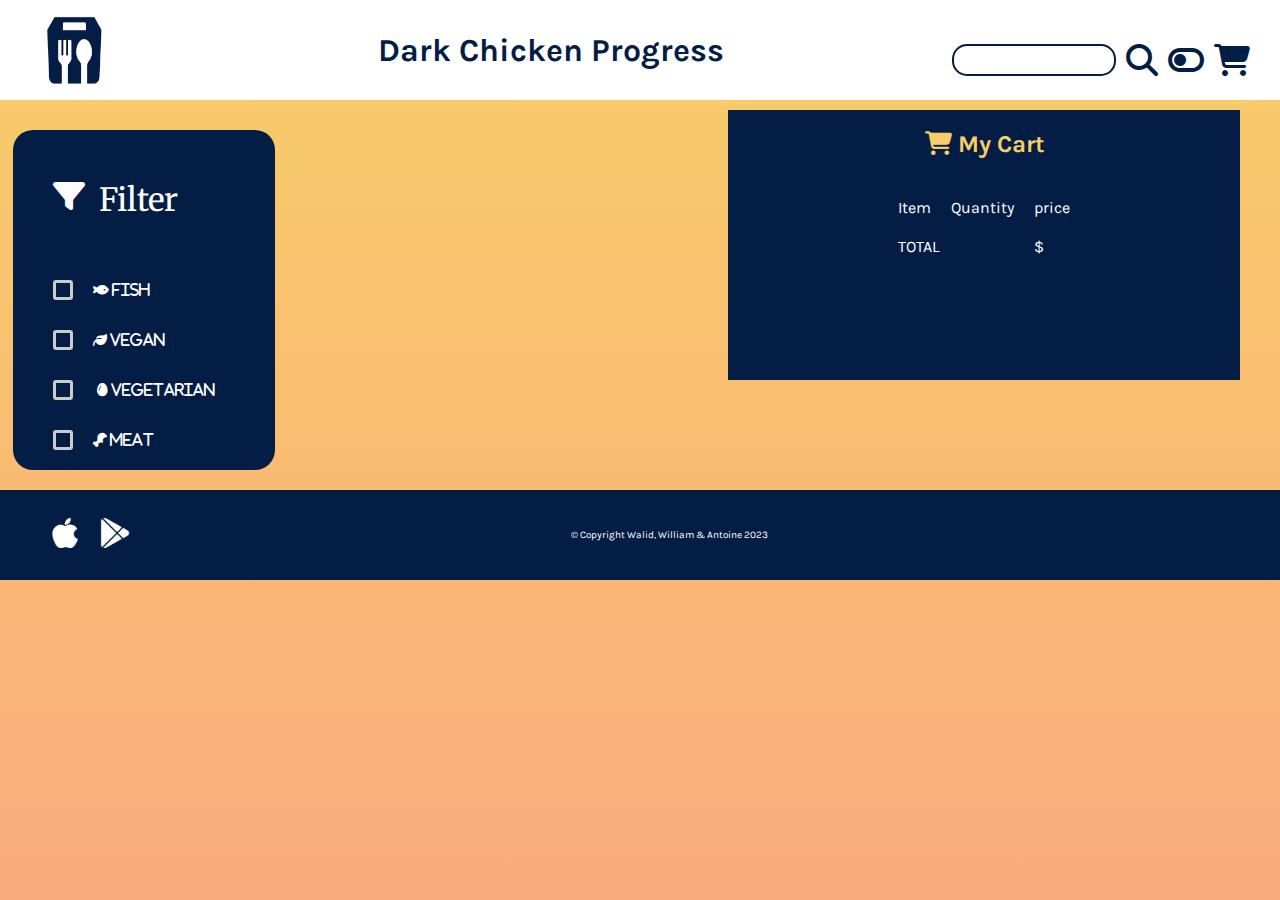
==== index.html @ e5a15232 "add cart view" ====
<!DOCTYPE html>
<html lang="en">
  <head>
    <meta charset="UTF-8" />
    <meta http-equiv="X-UA-Compatible" content="IE=edge" />
    <meta name="viewport" content="width=device-width, initial-scale=1.0" />
    <title>Dark Kitchen</title>
    <link
      rel="stylesheet"
      href="https://cdnjs.cloudflare.com/ajax/libs/font-awesome/6.4.0/css/all.min.css"
    />
    <link rel="stylesheet" href="style.css" />
    <link rel="preconnect" href="https://fonts.googleapis.com" />
    <link rel="preconnect" href="https://fonts.gstatic.com" crossorigin />
    <link
      href="https://fonts.googleapis.com/css2?family=Karla:ital,wght@0,200;0,300;0,400;0,500;0,600;0,700;0,800;1,200;1,300;1,400;1,500;1,600;1,700;1,800&family=Merriweather:ital,wght@0,300;0,400;0,700;0,900;1,300;1,400;1,700;1,900&display=swap"
      rel="stylesheet"
    />
  </head>
  <body>
    <div class="Header">
      <div class="Top-Top">
        <a>
          <img src="img/Logo.png" alt="Image Description" />
        </a>
        <h1>Dark Chicken Progress</h1>
        <div class="buttons">
          <input id="search" type="search" placeholder="" />
          <i class="fa-solid fa-magnifying-glass fa-2x"></i>
          <i class="fa-solid fa-toggle-off fa-2x"></i>
          <i class="fa-solid fa-cart-shopping fa-2x" id="open-cart"></i>
        </div>
      </div>
      <!-- <div class="Top-List">
            <ul>
                <li><img src="img/Liquor.png" alt=""> a</li>
                <li><img src="img/Vegetarien.png" alt=""> b</li>
                <li><img src="img/Liquor.png" alt=""> c</li>
                <li><img src="img/Liquor.png" alt=""> d</li>
                <li><img src="img/Liquor.png" alt=""> e</li>
                <li><img src="img/Liquor.png" alt=""> f</li>
            </ul>
        </div> -->
      <!-- <div class="Bio">
        <p>
          Dark Kitchen: Step into the realm of culinary enigmas where flavors
          merge with shadows and secrets are plated with seductive allure.
        </p>
      </div> -->
    </div>

    <div class="Main-Content">
      <aside>
        <!-- Add A button to show filters -->
        <div class="TopFilter">
          <div class="Filter">
            <i class="fa-solid fa-filter fa-2x"></i>
            <p class="fa-2x">&nbsp Filter</p>
          </div>

          <div class="Filters">
            <label class="checkbox-label">
              <input type="checkbox" class="checkbox-input" />
              <span class="checkbox-custom"></span>
              <i class="fa-solid fa-fish"> Fish</i>
            </label>
            <label class="checkbox-label">
              <input type="checkbox" class="checkbox-input" />
              <span class="checkbox-custom"></span>
              <i class="fa-solid fa-leaf"> Vegan</i>
            </label>
            <label class="checkbox-label">
              <input type="checkbox" class="checkbox-input" />
              <span class="checkbox-custom"></span>
              <p>&nbsp</p>
              <i class="fa-solid fa-egg"> Vegetarian</i>
            </label>
            <label class="checkbox-label">
              <input type="checkbox" class="checkbox-input" />
              <span class="checkbox-custom"></span>
              <i class="fa-solid fa-drumstick-bite"> Meat</i>
            </label>
          </div>
        </div>
      </aside>
      <section>
        <!-- show items from json file -->
        <div id="card-container"></div>
      </section>
    </div>

    <div id="shopAddition">
        <h2><i class="fa-solid fa-cart-shopping"></i> My Cart</h2>
        <table>
            <thead>
                <td>Item</td>
                <td>Quantity</td>
                <td>price</td>
            </thead>
            <tbody id="tbody">
                
            </tbody>
            <tfoot>
                <td colspan="2">TOTAL</td>
                <td>$ </td>
            </tfoot>
        </table>
    </div>

    <footer>
      <div class="Bottom-Content">
        <div class="App-Download">
          <!-- Add Some Weird IOS and Android buttons -->
          <div class="IOSDownload">
            <a href="https://www.apple.com/app-store/">
              <img src="img/Apple_white.png" alt="" />
            </a>
          </div>
          <div class="AndroidDownload">
            <a
              href="https://play.google.com/store/apps?hl=en&gl=US&pli=1%22%3E"
            >
              <img src="img/Android_white.png" alt="" />
            </a>
          </div>
        </div>
        <p>© Copyright Walid, William & Antoine 2023 </p>
      </div>
    </footer>

    <script src="script.mjs" type="module"></script>
  </body>
</html>
---- style.css ----
* {
  margin: 0;
  padding: 0;
  box-sizing: border-box;
  font-family: "Karla", sans-serif;
  font-family: "Merriweather", serif;
}

body {
    background: linear-gradient(
        to bottom,
        #f7ce68,
        #fbab7e
      );
  min-height: 100vh;
  background-repeat: no-repeat;
}

.card {
  width: 375px;
  height: 140px;
  background-color: #031d44;
  border-radius: 14px 0px 14px 0px;
  display: flex;
}

.info {
  width: 70%;
}

.content {
  width: 50%;
  display: flex;
  color: white;
  flex-direction: column;
  justify-content: space-between;
  padding: 5px;
}

.shortDesc {
  height: 100%;
  display: flex;
  flex-direction: row;
  justify-content: space-between;
}

.shortDesc h2 {
  font-family: "Karla", sans-serif;
  font-size: 14px;
  font-weight: bold;
}

.shortDesc p {
  font-family: "Merriweather", serif;
  font-size: 10px;
  font-weight: 100;
}
.shortDesc i {
  font-size: 14px;
}
.shop {
  font-family: "Karla", sans-serif;
  font-weight: 800;
  width: 25%;
  color: #f7ce68;
  display: flex;
  flex-direction: column;
  align-items: flex-end;
  justify-content: space-between;
  padding: 5px;
}
.quantity {
  display: flex;
  flex-direction: row;
  flex-wrap: nowrap;
  justify-content: center;
  font-family: "Karla", sans-serif;
}
.shop i:hover{
    color:#fbab7e
}
.minus {
  background-color: white;
  border: none;
  border-radius: 14px 0px 0px 14px;
}

.plus {
  background-color: white;
  border: none;
  border-radius: 0px 14px 14px 0px;
}
.quantity input {
  width: 30px;
  border: none;
  text-align: center;
}
input::-webkit-outer-spin-button,
input::-webkit-inner-spin-button {
  -webkit-appearance: none;
  margin: 0;
}

/* Firefox
input[type=number] {
  -moz-appearance: textfield;
} */

.cart-button {
  background: none;
  border: none;
  color: #f7ce68;
  padding-bottom: 10px;
}
a:visited {
  color: inherit;
}
.cart-button i {
  font-size: 20px;
}
.longDesc {
  visibility: hidden;
}

.Header {
  background-color: white;
  color: #031d44;
  position: fixed;
  width: 100vw;
}
.Header .Top-Top {
  display: flex;
  justify-content: space-between;
  align-items: center;
  background-color: white;
}
.Header .Top-Top h1 {
  font-family: "Karla", sans-serif;
}
.Header .Top-Top a img {
  height: 100px;
  width: 150px;
  float: left;
}

.Top-Top .buttons {
  display: flex;
  margin-top: 20px;
  margin-right: 20px;
  justify-content: space-around;
}
.Cart {
  margin-right: 10px;
  width: 60px;
  height: 40px;
  background-color: orange;
}
.Theme {
  margin-right: 10px;
  width: 60px;
  height: 40px;
  background-color: darkgray;
}
.Top-Top i {
  margin-right: 10px;
}

.Top-Top i:hover {
  color: #fbab7e;
}

.Top-Top #search {
  margin-right: 10px;
  border-radius: 15px;
  border: #031d44 solid 2px;
  font-family: "Karla", sans-serif;
  padding: 5px;
  font-weight: 600;
}

.Main-Content {
  display: flex;
  flex-wrap: nowrap;
  /* margin-top: 20px; */
}

.Main-Content aside {
  margin-left: 1%;
  margin-top: 130px;
}
.TopFilter {
  background-color: #031d44;
  width: 100%;
  border-radius: 20px;
  margin-right: 20px;
  padding: 20px;
}

.Main-Content aside .Filter {
  color: white;
  display: flex;
  justify-content: center;
  padding-top: 30px;
  padding-left: 20px;
  justify-content: flex-start;
}
.Main-Content .Filters {
  display: flex;
  flex-direction: column;
  color: white;
  align-items: flex-start;
  padding-top: 30px;
  padding-left: 20px;
}

.Filters i {
  font-size: 14px;
}

.checkbox-label {
  display: flex;
  align-items: center;
  justify-content: space-evenly;
  padding-top: 30px;
}

.checkbox-input {
  display: none;
}

.checkbox-custom {
  display: inline-block;
  width: 20px;
  height: 20px;
  border: 3px solid rgb(204, 204, 204);
  margin-right: 20px;
  border-radius: 3px;
  background-color: #031d44;
  cursor: pointer;
}

.checkbox-input:checked + .checkbox-custom:before {
  content: "\2713";
  font-family: "Font Awesome Solid";
  font-size: 20px;
  color: rgb(204, 204, 204);
  text-align: center;
  line-height: 12px;
}

aside label {
  margin-right: 20px;
}

/* .Main-Content section {
  float: right;
  width: 80%;
  margin-right: 1%;
} */

.Main-Content #card-container {
  list-style: none;
  width: 100%;
  align-items: space-evenly;
  display: flex;
  flex-wrap: wrap;
  gap: 20px;
  margin-left: 20px;
  margin-top: 130px;
}

/* .Bottom-Content{
    width: 100%;
    display: flex;
    float: -end;
} */

.Bottom-Content .App-Download {
  display: flex;
  flex-direction: row;
  justify-content: space-between;
  align-items: center;
  box-sizing: border-box;
  height: 50px;
}

.Bottom-Content .App-Download img {
  width: 30px;
  height: 30px;
  margin-right: 20px;
}

footer {
  background-color: #031d44;
  color: white;
  display: flex;
  justify-content: flex-start;
  margin-top: 20px;
  width: 100vw;
  height: 10vh;
}

footer p {
  font-size: 10px;
  font-family: "Karla", sans-serif;
}
.Bottom-Content {
  width: 60vw;
  display: flex;
  justify-content: space-between;
  align-items: center;
}
.Bottom-Content .App-Download {
  margin-left: 50px;
}

#shopAddition{
    position: fixed;
    top: 110px;
    background-color: #031d44;
    padding: 20px;
    color:white;
    min-width: 40vw;
    display: flex;
    /* margin: 0px 10vw 0px 10vw; */
    min-height: 30vh;
    flex-direction: column;
    align-items: center;
    right: 40px;
    z-index: 1;
}
#shopAddition h2{
    margin-bottom: 20px;
    font-family: "Karla", sans-serif;
    color: #f7ce68;
}
#shopAddition table{
    border-spacing: 20px;
}
#shopAddition input{
    width:50px;
    text-align: center;
    font-family: "Karla", sans-serif;
    border: none;
}
#shopAddition td{
    font-family: "Karla", sans-serif;
    /* display: flex; */
    /* justify-content: center; */
}

@media screen and (max-width: 450px) {
  .Main-Content {
    display: flex;
    flex-wrap: wrap;
  }

  aside {
    display: flex;
  }
  .TopFilter {
    width: 100vw;
    height: auto;
    margin: 0px;
  }
  .Top-Top h1 {
    font-size: 14px;
  }
  .Header {
    width: 100vw;
  }
  .Header .Top-Top a img {
    height: 60px;
    width: 80px;
  }
  .Top-Top i {
    margin-right: 10px;
    font-size: 14px;
  }
  .Top-Top input {
    width: 25vw;
  }
  .Main-Content aside {
    margin-top: 70px;
    width: 98vw;
  }
  .checkbox-label {
    padding-top: 10px;
  }
  .Main-Content aside .Filter {
    font-size: 10px;
    padding-top: 10px;
    padding-left: 10px;
  }
  .Main-Content .Filters {
    padding: 10px;
    display: flex;
    flex-wrap: wrap;
    flex-direction: row;
  }
  .Main-Content {
    display: flex;
    justify-content: center;
    margin: 0px;
    padding: 0px;
  }
  section {
    display: flex;
    justify-content: center;
  }
  .Main-Content section #card-container {
    display: flex;
    justify-content: center;
    margin: 25px 0px 25px 0px;
  }
}

/* @media screen and (max-width:1000px) {
    .Main-Content .card-container ul{
        list-style: none;
        width: 100%;
        margin: 4rem auto;
        display: grid;
        grid-template-columns: repeat(1, 1fr);
        gap: 1rem;
    }
    .Main-Content section{
        margin-top: 400px;
        width: 90%;
        margin-inline: 5%;
    
    }
    
    .Main-Content aside{
        width: 98%;
        height: 200px;
        margin-inline: 1%;
    }
    .Main-Content aside .TopFilter{
        background-color: #031D44;
        width: 100%;
        height: 400px;
        border-radius: 20px;
        display: flex;
        justify-content: center;
        margin-block: 20px;
    }
    .Main-Content  .Filters{
        display: flex;
        flex-direction: row;
        color: rgb(32, 23, 11);
        padding-top: 30px;
        padding-left: 40px;
    }
    .Filter{
        width: 90%;
    }
    .Filters {
        display: flex;
        justify-content: center;
        flex-direction: column;
        align-items: center;
        margin-top: 100px;
        margin-right: 300px;


        /* flex-wrap: wrap; */
/* }
      
    .checkbox-label {
        display: inline-block;
        margin-right: 40px;
        margin-bottom: 20px;
    }
              
    

}
@media screen and (min-width: 1001px) and (max-width: 1460px){
    .Main-Content .card-container ul{
        list-style: none;
        width: 100%;
        margin: 4rem auto;
        display: grid;
        grid-template-columns: repeat(2, 1fr);
        gap: 1rem;
    }
    .Main-Content section{
        margin-top: 400px;
        width: 90%;
        margin-inline: 5%;
    
    }

    .Main-Content aside{
        width: 98%;
        height: 200px;
        margin-inline: 1%;
    }
    .Main-Content aside .Filter{
        background-color: #031D44;
        width: 100%;
        height: 150px;
        border-radius: 20px;
        display: flex;
        justify-content: center;
        margin-block: 20px;
    }

    
} */
/* >>>>>>> origin/awaw */
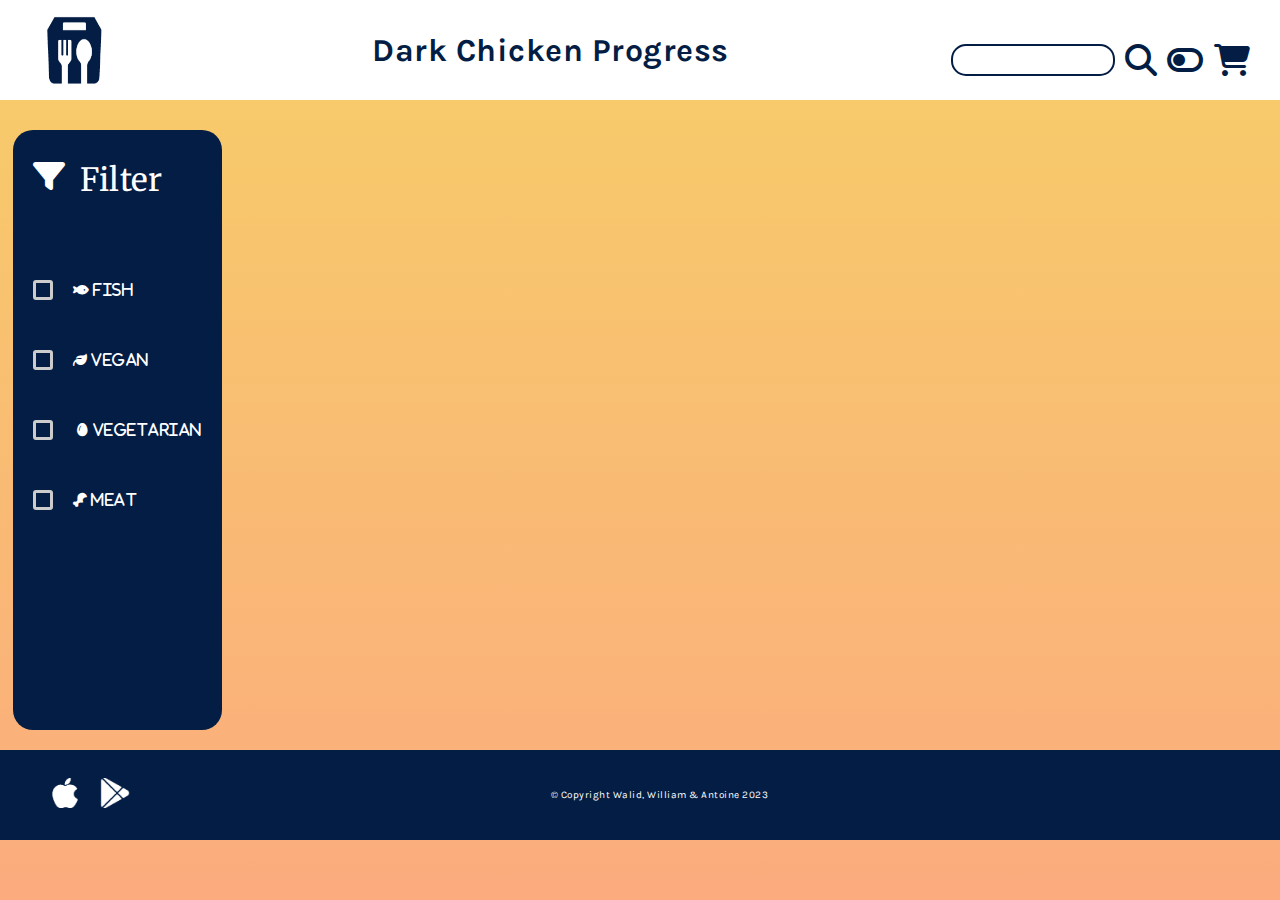
==== commit 89849346: "Added the dark mode" ====
--- a/index.html
+++ b/index.html
@@ -27,9 +27,27 @@
         <div class="buttons">
           <input id="search" type="search" placeholder="" />
           <i class="fa-solid fa-magnifying-glass fa-2x"></i>
-          <i class="fa-solid fa-toggle-off fa-2x"></i>
-          <i class="fa-solid fa-cart-shopping fa-2x" id="open-cart"></i>
+          <p id="dark-mode-toggle"><i id="toggle-icon" onclick="toggleIcon()" class="fa-solid fa-toggle-off fa-2x"></i></p>
+
+
+          <i class="fa-solid fa-cart-shopping fa-2x"></i>
+
+
         </div>
+        <script>
+            function toggleIcon() {
+                var icon = document.getElementById("toggle-icon");
+            
+                if (icon.classList.contains("fa-toggle-off")) {
+                icon.classList.remove("fa-toggle-off");
+                icon.classList.add("fa-toggle-on");
+                } else {
+                icon.classList.remove("fa-toggle-on");
+                icon.classList.add("fa-toggle-off");
+                }
+            }
+            
+          </script>
       </div>
       <!-- <div class="Top-List">
             <ul>
@@ -89,24 +107,6 @@
       </section>
     </div>
 
-    <div id="shopAddition">
-        <h2><i class="fa-solid fa-cart-shopping"></i> My Cart</h2>
-        <table>
-            <thead>
-                <td>Item</td>
-                <td>Quantity</td>
-                <td>price</td>
-            </thead>
-            <tbody id="tbody">
-                
-            </tbody>
-            <tfoot>
-                <td colspan="2">TOTAL</td>
-                <td>$ </td>
-            </tfoot>
-        </table>
-    </div>
-
     <footer>
       <div class="Bottom-Content">
         <div class="App-Download">
@@ -128,6 +128,6 @@
       </div>
     </footer>
 
-    <script src="script.mjs" type="module"></script>
+    <script src="script.js" type="module"></script>
   </body>
 </html>
--- a/style.css
+++ b/style.css
@@ -1,99 +1,123 @@
-* {
-  margin: 0;
-  padding: 0;
-  box-sizing: border-box;
-  font-family: "Karla", sans-serif;
-  font-family: "Merriweather", serif;
-}
-
-body {
-    background: linear-gradient(
-        to bottom,
-        #f7ce68,
-        #fbab7e
-      );
-  min-height: 100vh;
-  background-repeat: no-repeat;
-}
+*{    margin: 0;
+    padding: 0;
+    box-sizing: border-box;
+    text-transform: capitalize;
+    letter-spacing: .5px;
+    font-family: 'Karla', sans-serif;
+    font-family: 'Merriweather', serif;
+}
+/* <<<<<<< HEAD */
+    :root {
+        --background: linear-gradient(to bottom, #F7CE68, #FBAB7E); 
+        --text-color: #000;
+        --TopFilter-color : #031D44;
+        --Footer-color : #031D44;
+        --Card-color : #031D44;
+        --TopTop-color : white;
+    }
+    
+    
+    body {
+        background: var(--background);
+        color: var(--text-color);
+        transition: background 0.3s, color 0.3s;
+        min-height: 100vh;
+        background-repeat: no-repeat;  
+    }
+    
+    .dark-mode {
+      --background: #222; 
+      --text-color: #fff;
+      --TopFilter-color : #5a5a5a;
+      --Footer-color : #5a5a5a;
+      --Card-color : #5a5a5a;
+      --TopTop-color : #b8b8b8;
+
+    }
+
+
+/* body {
+background: linear-gradient(to bottom, #F7CE68, #FBAB7E);
+min-height: 100vh;
+background-repeat: no-repeat;
+} */
 
 .card {
-  width: 375px;
-  height: 140px;
-  background-color: #031d44;
-  border-radius: 14px 0px 14px 0px;
-  display: flex;
+    width: 375px;
+    height: 140px;
+    background-color: var(--Card-color);
+    border-radius: 14px 0px 14px 0px;
+    display: flex;
 }
 
 .info {
-  width: 70%;
-}
-
-.content {
-  width: 50%;
-  display: flex;
-  color: white;
-  flex-direction: column;
-  justify-content: space-between;
-  padding: 5px;
-}
-
-.shortDesc {
-  height: 100%;
-  display: flex;
-  flex-direction: row;
-  justify-content: space-between;
-}
-
-.shortDesc h2 {
-  font-family: "Karla", sans-serif;
-  font-size: 14px;
-  font-weight: bold;
-}
-
-.shortDesc p {
-  font-family: "Merriweather", serif;
-  font-size: 10px;
-  font-weight: 100;
-}
-.shortDesc i {
-  font-size: 14px;
-}
-.shop {
-  font-family: "Karla", sans-serif;
-  font-weight: 800;
-  width: 25%;
-  color: #f7ce68;
-  display: flex;
-  flex-direction: column;
-  align-items: flex-end;
-  justify-content: space-between;
-  padding: 5px;
-}
-.quantity {
-  display: flex;
-  flex-direction: row;
-  flex-wrap: nowrap;
-  justify-content: center;
-  font-family: "Karla", sans-serif;
-}
-.shop i:hover{
-    color:#fbab7e
-}
-.minus {
-  background-color: white;
-  border: none;
-  border-radius: 14px 0px 0px 14px;
-}
-
-.plus {
-  background-color: white;
-  border: none;
-  border-radius: 0px 14px 14px 0px;
-}
-.quantity input {
-  width: 30px;
-  border: none;
-  text-align: center;
+    width: 70%;
+}
+
+.content{
+    width: 50%;
+    display: flex;
+    color:white;
+    flex-direction: column;
+    justify-content: space-between;
+    padding: 5px;
+}
+
+.shortDesc{
+    height:100%;
+    display: flex;
+    flex-direction: row;
+    justify-content: space-between;
+}
+
+.shortDesc h2{
+    font-family: 'Karla', sans-serif;
+    font-size: 14px;
+    font-weight: bold;
+
+}
+
+.shortDesc p{
+    font-family: 'Merriweather', serif;
+    font-size: 10px;
+    font-weight: 100;
+}
+.shortDesc i{
+    font-size: 14px;
+}
+.shop{
+    font-family: 'Karla', sans-serif;
+    font-weight: 800;
+    width: 25%;
+    color: #F7CE68;
+    display: flex;
+    flex-direction: column;
+    align-items: flex-end;
+    justify-content: space-between;
+    padding: 5px;
+}
+.quantity{
+    display: flex;
+    flex-direction: row;
+    flex-wrap: nowrap;
+    justify-content: center;
+    font-family: 'Karla', sans-serif;
+}
+.minus{
+    background-color: white;
+    border: none;
+    border-radius: 14px 0px 0px 14px;
+}
+
+.plus{
+    background-color: white;
+    border: none;
+    border-radius: 0px 14px 14px 0px;
+}
+.quantity input{
+    width: 30px;
+    border: none;
+    text-align: center;
 }
 input::-webkit-outer-spin-button,
 input::-webkit-inner-spin-button {
@@ -106,167 +130,175 @@
   -moz-appearance: textfield;
 } */
 
-.cart-button {
-  background: none;
-  border: none;
-  color: #f7ce68;
-  padding-bottom: 10px;
-}
-a:visited {
-  color: inherit;
-}
-.cart-button i {
-  font-size: 20px;
+.cart-button{
+    background: none;
+    border : none;
+    color: #F7CE68;
+    padding-bottom: 10px;
+}
+a:visited{
+    color:inherit;
+}
+.cart-button i{
+    font-size: 20px;
 }
 .longDesc {
-  visibility: hidden;
-}
-
-.Header {
-  background-color: white;
-  color: #031d44;
-  position: fixed;
-  width: 100vw;
-}
-.Header .Top-Top {
-  display: flex;
-  justify-content: space-between;
-  align-items: center;
-  background-color: white;
-}
-.Header .Top-Top h1 {
-  font-family: "Karla", sans-serif;
-}
-.Header .Top-Top a img {
-  height: 100px;
-  width: 150px;
-  float: left;
-}
-
-.Top-Top .buttons {
-  display: flex;
-  margin-top: 20px;
-  margin-right: 20px;
-  justify-content: space-around;
-}
-.Cart {
-  margin-right: 10px;
-  width: 60px;
-  height: 40px;
-  background-color: orange;
-}
-.Theme {
-  margin-right: 10px;
-  width: 60px;
-  height: 40px;
-  background-color: darkgray;
-}
-.Top-Top i {
-  margin-right: 10px;
+    visibility: hidden;
+}
+
+.Header{
+    background-color: white;
+    color:#031D44;
+    position: fixed;
+    width: 100vw;
+
+}
+.Header .Top-Top{
+    display: flex;
+    justify-content: space-between;
+    align-items: center;
+    background-color: var(--TopTop-color);
+
+}
+.Header .Top-Top h1{
+    font-family: 'Karla', sans-serif;
+
+}
+.Header .Top-Top a img{
+    height: 100px;
+    width: 150px;
+    float: left;
+}
+
+.Top-Top .buttons{
+    display: flex;
+    margin-top: 20px;
+    margin-right: 20px;
+    justify-content: space-around;
+}
+.Cart{
+    margin-right: 10px;
+    width: 60px;
+    height: 40px;
+    background-color: orange;
+}
+.Theme{
+    margin-right: 10px;
+    width: 60px;
+    height: 40px;
+    background-color: darkgray;
+
+}
+.Top-Top i{
+    margin-right:10px;
 }
 
 .Top-Top i:hover {
-  color: #fbab7e;
+    color:#FBAB7E;
 }
 
 .Top-Top #search {
-  margin-right: 10px;
-  border-radius: 15px;
-  border: #031d44 solid 2px;
-  font-family: "Karla", sans-serif;
-  padding: 5px;
-  font-weight: 600;
-}
-
-.Main-Content {
-  display: flex;
-  flex-wrap: nowrap;
-  /* margin-top: 20px; */
-}
-
-.Main-Content aside {
-  margin-left: 1%;
-  margin-top: 130px;
-}
-.TopFilter {
-  background-color: #031d44;
-  width: 100%;
-  border-radius: 20px;
-  margin-right: 20px;
-  padding: 20px;
-}
-
-.Main-Content aside .Filter {
-  color: white;
-  display: flex;
-  justify-content: center;
-  padding-top: 30px;
-  padding-left: 20px;
-  justify-content: flex-start;
-}
-.Main-Content .Filters {
-  display: flex;
-  flex-direction: column;
-  color: white;
-  align-items: flex-start;
-  padding-top: 30px;
-  padding-left: 20px;
-}
-
-.Filters i {
-  font-size: 14px;
-}
+    margin-right: 10px;
+    border-radius: 15px;
+    border: #031D44 solid 2px;
+    font-family: 'Karla', sans-serif;
+    padding: 5px;
+    font-weight: 600;
+}
+
+.Main-Content{
+    display:flex;
+    flex-wrap: nowrap;
+    /* margin-top: 20px; */
+    
+}
+
+
+.Main-Content aside{
+    margin-left: 1%;
+    margin-top: 130px;
+}
+.TopFilter{
+    background-color: var(--TopFilter-color);
+    width: 100%;
+    height: 600px;
+    border-radius: 20px;
+    margin-right: 20px;
+}
+
+.Main-Content aside .Filter{
+    color: white;
+    display: flex;
+    justify-content: center;
+    padding-top: 30px;
+    padding-left: 20px;
+    justify-content: flex-start;
+}
+.Main-Content  .Filters{
+    display: flex;
+    flex-direction: column;
+    color: white;
+    align-items: flex-start;
+    padding-top: 30px;
+    padding-left: 20px;
+}
+
+.Filters i{
+    font-size: 14px;
+}
+
 
 .checkbox-label {
-  display: flex;
-  align-items: center;
-  justify-content: space-evenly;
-  padding-top: 30px;
-}
-
+    display: flex;
+    align-items: center;
+    justify-content: space-evenly;
+    padding-top: 50px;
+  }
+  
 .checkbox-input {
-  display: none;
+    display: none;
 }
 
 .checkbox-custom {
-  display: inline-block;
-  width: 20px;
-  height: 20px;
-  border: 3px solid rgb(204, 204, 204);
-  margin-right: 20px;
-  border-radius: 3px;
-  background-color: #031d44;
-  cursor: pointer;
+    display: inline-block;
+    width: 20px;
+    height: 20px;
+    border: 3px solid rgb(204, 204, 204);
+    margin-right: 20px;
+    border-radius: 3px;
+    background-color: #031D44;
+    cursor: pointer;
 }
 
 .checkbox-input:checked + .checkbox-custom:before {
-  content: "\2713";
-  font-family: "Font Awesome Solid";
-  font-size: 20px;
-  color: rgb(204, 204, 204);
-  text-align: center;
-  line-height: 12px;
-}
-
-aside label {
-  margin-right: 20px;
-}
-
-/* .Main-Content section {
-  float: right;
-  width: 80%;
-  margin-right: 1%;
-} */
-
-.Main-Content #card-container {
-  list-style: none;
-  width: 100%;
-  align-items: space-evenly;
-  display: flex;
-  flex-wrap: wrap;
-  gap: 20px;
-  margin-left: 20px;
-  margin-top: 130px;
+    content: "\2713";
+    font-family: "Font Awesome Solid";
+    font-size: 20px;
+    color: rgb(204, 204, 204);
+    text-align: center;
+    line-height: 12px;
+}
+  
+
+
+.Main-Content section{
+    float: right;
+    width: 80%;
+    margin-right: 1%;
+
+}
+
+    
+
+.Main-Content #card-container{
+    list-style: none;
+    width: 100%;
+    align-items: space-evenly;
+    display: flex;
+    flex-wrap: wrap;
+    gap: 20px;
+    margin-left: 20px;
+    margin-top: 130px;
 }
 
 /* .Bottom-Content{
@@ -275,145 +307,49 @@
     float: -end;
 } */
 
-.Bottom-Content .App-Download {
-  display: flex;
-  flex-direction: row;
-  justify-content: space-between;
-  align-items: center;
-  box-sizing: border-box;
-  height: 50px;
-}
-
-.Bottom-Content .App-Download img {
-  width: 30px;
-  height: 30px;
-  margin-right: 20px;
-}
-
-footer {
-  background-color: #031d44;
-  color: white;
-  display: flex;
-  justify-content: flex-start;
-  margin-top: 20px;
-  width: 100vw;
-  height: 10vh;
-}
-
-footer p {
-  font-size: 10px;
-  font-family: "Karla", sans-serif;
-}
-.Bottom-Content {
-  width: 60vw;
-  display: flex;
-  justify-content: space-between;
-  align-items: center;
-}
-.Bottom-Content .App-Download {
-  margin-left: 50px;
-}
-
-#shopAddition{
-    position: fixed;
-    top: 110px;
-    background-color: #031d44;
-    padding: 20px;
-    color:white;
-    min-width: 40vw;
-    display: flex;
-    /* margin: 0px 10vw 0px 10vw; */
-    min-height: 30vh;
-    flex-direction: column;
+.Bottom-Content .App-Download{
+    display: flex;
+    flex-direction: row;
+    justify-content: space-between;
     align-items: center;
-    right: 40px;
-    z-index: 1;
-}
-#shopAddition h2{
-    margin-bottom: 20px;
-    font-family: "Karla", sans-serif;
-    color: #f7ce68;
-}
-#shopAddition table{
-    border-spacing: 20px;
-}
-#shopAddition input{
-    width:50px;
-    text-align: center;
-    font-family: "Karla", sans-serif;
-    border: none;
-}
-#shopAddition td{
-    font-family: "Karla", sans-serif;
-    /* display: flex; */
-    /* justify-content: center; */
-}
-
-@media screen and (max-width: 450px) {
-  .Main-Content {
-    display: flex;
-    flex-wrap: wrap;
-  }
-
-  aside {
-    display: flex;
-  }
-  .TopFilter {
+    box-sizing: border-box;
+    height: 50px;
+}
+
+.Bottom-Content .App-Download img{
+    width: 30px;
+    height: 30px;
+    margin-right: 20px;
+}
+
+
+footer{
+    background-color:var(--Footer-color);
+    color: white;
+    display: flex;
+    justify-content: flex-start;
+    margin-top: 20px;
     width: 100vw;
-    height: auto;
-    margin: 0px;
-  }
-  .Top-Top h1 {
-    font-size: 14px;
-  }
-  .Header {
-    width: 100vw;
-  }
-  .Header .Top-Top a img {
-    height: 60px;
-    width: 80px;
-  }
-  .Top-Top i {
-    margin-right: 10px;
-    font-size: 14px;
-  }
-  .Top-Top input {
-    width: 25vw;
-  }
-  .Main-Content aside {
-    margin-top: 70px;
-    width: 98vw;
-  }
-  .checkbox-label {
-    padding-top: 10px;
-  }
-  .Main-Content aside .Filter {
+    height: 10vh;
+}
+
+footer p{
     font-size: 10px;
-    padding-top: 10px;
-    padding-left: 10px;
-  }
-  .Main-Content .Filters {
-    padding: 10px;
-    display: flex;
-    flex-wrap: wrap;
-    flex-direction: row;
-  }
-  .Main-Content {
-    display: flex;
-    justify-content: center;
-    margin: 0px;
-    padding: 0px;
-  }
-  section {
-    display: flex;
-    justify-content: center;
-  }
-  .Main-Content section #card-container {
-    display: flex;
-    justify-content: center;
-    margin: 25px 0px 25px 0px;
-  }
-}
+    font-family: 'Karla', sans-serif;
+}
+.Bottom-Content{
+    width: 60vw;
+    display: flex;
+    justify-content: space-between;
+    align-items: center;
+}
+.Bottom-Content .App-Download{
+    margin-left: 50px;
+}
+
+
+
+
 
 /* @media screen and (max-width:1000px) {
     .Main-Content .card-container ul{
@@ -465,7 +401,7 @@
 
 
         /* flex-wrap: wrap; */
-/* }
+    /* }
       
     .checkbox-label {
         display: inline-block;
@@ -509,4 +445,4 @@
 
     
 } */
-/* >>>>>>> origin/awaw */
+/* >>>>>>> origin/awaw */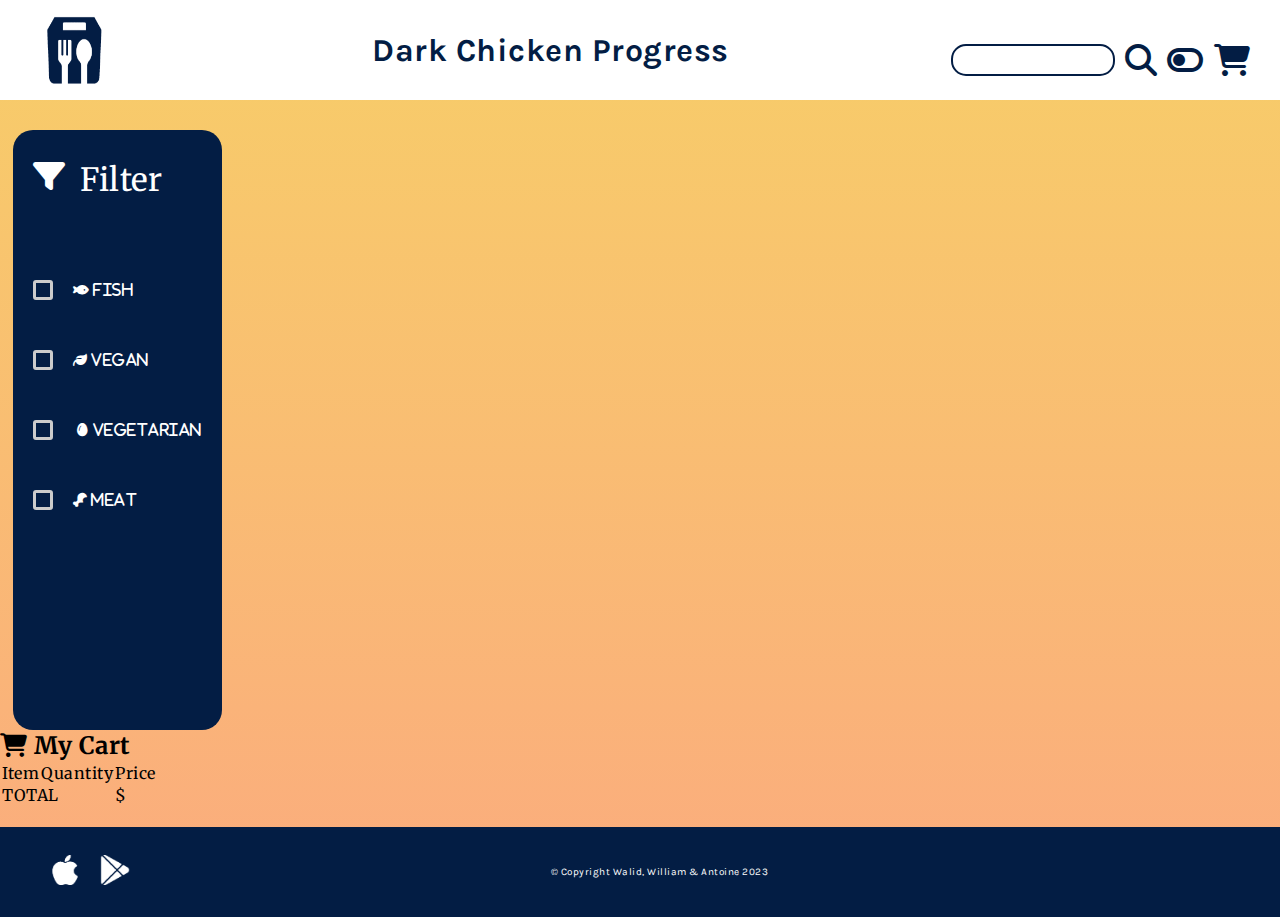
==== commit 701ac86d: "Refreshing individual price when adding or removing items from anywhere." ====
--- a/index.html
+++ b/index.html
@@ -27,27 +27,9 @@
         <div class="buttons">
           <input id="search" type="search" placeholder="" />
           <i class="fa-solid fa-magnifying-glass fa-2x"></i>
-          <p id="dark-mode-toggle"><i id="toggle-icon" onclick="toggleIcon()" class="fa-solid fa-toggle-off fa-2x"></i></p>
-
-
+          <i class="fa-solid fa-toggle-off fa-2x"></i>
           <i class="fa-solid fa-cart-shopping fa-2x"></i>
-
-
         </div>
-        <script>
-            function toggleIcon() {
-                var icon = document.getElementById("toggle-icon");
-            
-                if (icon.classList.contains("fa-toggle-off")) {
-                icon.classList.remove("fa-toggle-off");
-                icon.classList.add("fa-toggle-on");
-                } else {
-                icon.classList.remove("fa-toggle-on");
-                icon.classList.add("fa-toggle-off");
-                }
-            }
-            
-          </script>
       </div>
       <!-- <div class="Top-List">
             <ul>
@@ -107,6 +89,24 @@
       </section>
     </div>
 
+    <div id="shopAddition">
+        <h2><i class="fa-solid fa-cart-shopping"></i> My Cart</h2>
+        <table>
+            <thead>
+                <td>Item</td>
+                <td>Quantity</td>
+                <td>price</td>
+            </thead>
+            <tbody id="tbody">
+                
+            </tbody>
+            <tfoot>
+                <td colspan="2">TOTAL</td>
+                <td id = "totalPrice">$ </td>
+            </tfoot>
+        </table>
+    </div>
+
     <footer>
       <div class="Bottom-Content">
         <div class="App-Download">
@@ -128,6 +128,6 @@
       </div>
     </footer>
 
-    <script src="script.js" type="module"></script>
+    <script src="script.mjs" type="module"></script>
   </body>
 </html>
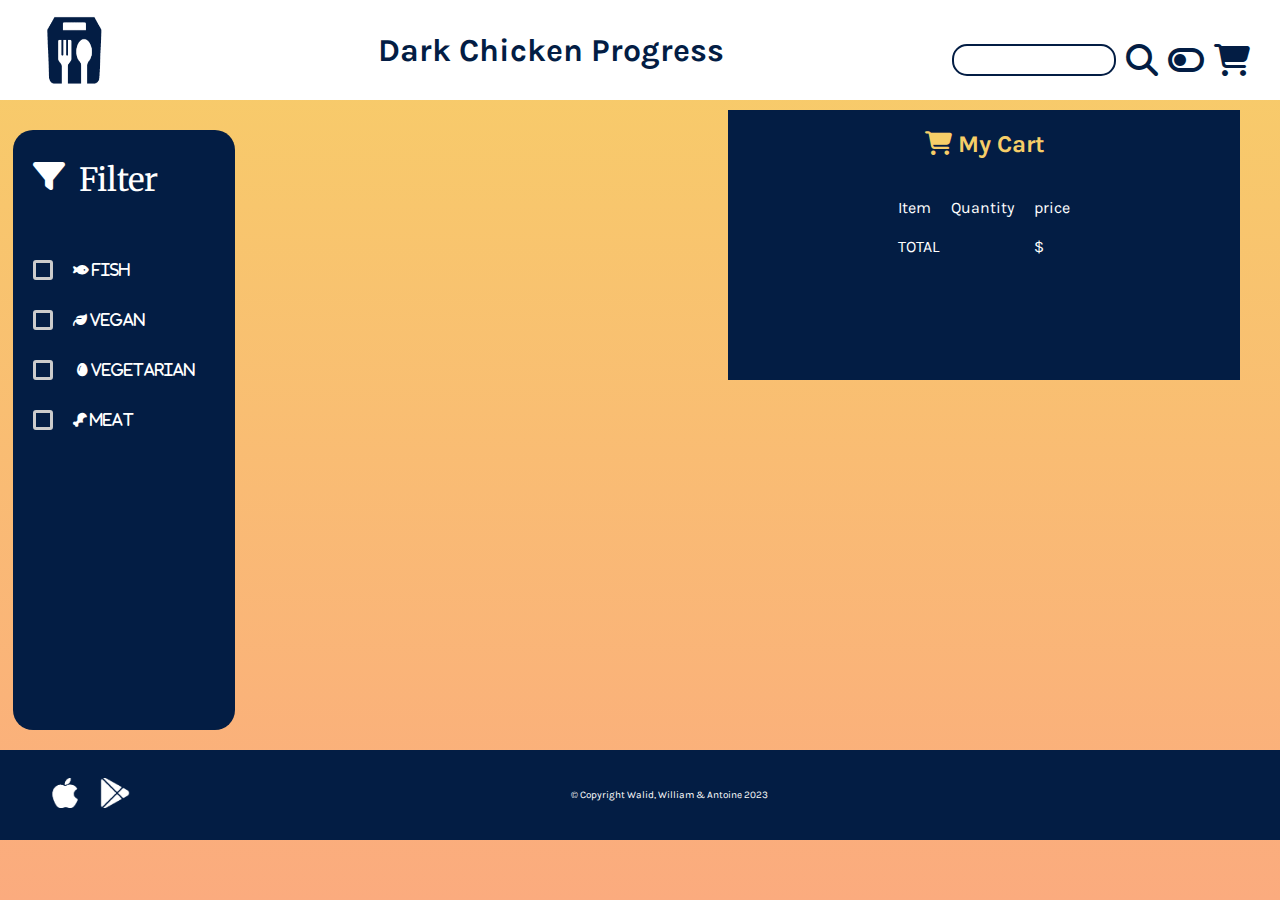
==== commit 194ba331: "resolve conflicts and add dark mode" ====
--- a/index.html
+++ b/index.html
@@ -27,9 +27,23 @@
         <div class="buttons">
           <input id="search" type="search" placeholder="" />
           <i class="fa-solid fa-magnifying-glass fa-2x"></i>
-          <i class="fa-solid fa-toggle-off fa-2x"></i>
-          <i class="fa-solid fa-cart-shopping fa-2x"></i>
+          <p id="dark-mode-toggle"><i id="toggle-icon" onclick="toggleIcon()" class="fa-solid fa-toggle-off fa-2x"></i></p>
+          <i class="fa-solid fa-cart-shopping fa-2x" id="open-cart"></i>
         </div>
+        <script>
+            function toggleIcon() {
+                var icon = document.getElementById("toggle-icon");
+            
+                if (icon.classList.contains("fa-toggle-off")) {
+                icon.classList.remove("fa-toggle-off");
+                icon.classList.add("fa-toggle-on");
+                } else {
+                icon.classList.remove("fa-toggle-on");
+                icon.classList.add("fa-toggle-off");
+                }
+            }
+            
+          </script>
       </div>
       <!-- <div class="Top-List">
             <ul>
@@ -102,7 +116,7 @@
             </tbody>
             <tfoot>
                 <td colspan="2">TOTAL</td>
-                <td id = "totalPrice">$ </td>
+                <td>$ </td>
             </tfoot>
         </table>
     </div>
@@ -128,6 +142,6 @@
       </div>
     </footer>
 
-    <script src="script.mjs" type="module"></script>
+    <script src="script.js" type="module"></script>
   </body>
 </html>
--- a/style.css
+++ b/style.css
@@ -1,40 +1,36 @@
-*{    margin: 0;
-    padding: 0;
-    box-sizing: border-box;
-    text-transform: capitalize;
-    letter-spacing: .5px;
-    font-family: 'Karla', sans-serif;
-    font-family: 'Merriweather', serif;
+* {
+  margin: 0;
+  padding: 0;
+  box-sizing: border-box;
+  font-family: "Karla", sans-serif;
+  font-family: "Merriweather", serif;
 }
 /* <<<<<<< HEAD */
-    :root {
-        --background: linear-gradient(to bottom, #F7CE68, #FBAB7E); 
-        --text-color: #000;
-        --TopFilter-color : #031D44;
-        --Footer-color : #031D44;
-        --Card-color : #031D44;
-        --TopTop-color : white;
-    }
-    
-    
-    body {
-        background: var(--background);
-        color: var(--text-color);
-        transition: background 0.3s, color 0.3s;
-        min-height: 100vh;
-        background-repeat: no-repeat;  
-    }
-    
-    .dark-mode {
-      --background: #222; 
-      --text-color: #fff;
-      --TopFilter-color : #5a5a5a;
-      --Footer-color : #5a5a5a;
-      --Card-color : #5a5a5a;
-      --TopTop-color : #b8b8b8;
-
-    }
-
+:root {
+  --background: linear-gradient(to bottom, #f7ce68, #fbab7e);
+  --text-color: #000;
+  --TopFilter-color: #031d44;
+  --Footer-color: #031d44;
+  --Card-color: #031d44;
+  --TopTop-color: white;
+}
+
+body {
+  background: var(--background);
+  color: var(--text-color);
+  transition: background 0.3s, color 0.3s;
+  min-height: 100vh;
+  background-repeat: no-repeat;
+}
+
+.dark-mode {
+  --background: #222;
+  --text-color: #fff;
+  --TopFilter-color: #5a5a5a;
+  --Footer-color: #5a5a5a;
+  --Card-color: #5a5a5a;
+  --TopTop-color: #b8b8b8;
+}
 
 /* body {
 background: linear-gradient(to bottom, #F7CE68, #FBAB7E);
@@ -43,81 +39,83 @@
 } */
 
 .card {
-    width: 375px;
-    height: 140px;
-    background-color: var(--Card-color);
-    border-radius: 14px 0px 14px 0px;
-    display: flex;
+  width: 375px;
+  height: 140px;
+  background-color: var(--Card-color);
+  border-radius: 14px 0px 14px 0px;
+  display: flex;
 }
 
 .info {
-    width: 70%;
-}
-
-.content{
-    width: 50%;
-    display: flex;
-    color:white;
-    flex-direction: column;
-    justify-content: space-between;
-    padding: 5px;
-}
-
-.shortDesc{
-    height:100%;
-    display: flex;
-    flex-direction: row;
-    justify-content: space-between;
-}
-
-.shortDesc h2{
-    font-family: 'Karla', sans-serif;
-    font-size: 14px;
-    font-weight: bold;
-
-}
-
-.shortDesc p{
-    font-family: 'Merriweather', serif;
-    font-size: 10px;
-    font-weight: 100;
-}
-.shortDesc i{
-    font-size: 14px;
-}
-.shop{
-    font-family: 'Karla', sans-serif;
-    font-weight: 800;
-    width: 25%;
-    color: #F7CE68;
-    display: flex;
-    flex-direction: column;
-    align-items: flex-end;
-    justify-content: space-between;
-    padding: 5px;
-}
-.quantity{
-    display: flex;
-    flex-direction: row;
-    flex-wrap: nowrap;
-    justify-content: center;
-    font-family: 'Karla', sans-serif;
-}
-.minus{
-    background-color: white;
-    border: none;
-    border-radius: 14px 0px 0px 14px;
-}
-
-.plus{
-    background-color: white;
-    border: none;
-    border-radius: 0px 14px 14px 0px;
-}
-.quantity input{
-    width: 30px;
-    border: none;
-    text-align: center;
+  width: 70%;
+}
+
+.content {
+  width: 50%;
+  display: flex;
+  color: white;
+  flex-direction: column;
+  justify-content: space-between;
+  padding: 5px;
+}
+
+.shortDesc {
+  height: 100%;
+  display: flex;
+  flex-direction: row;
+  justify-content: space-between;
+}
+
+.shortDesc h2 {
+  font-family: "Karla", sans-serif;
+  font-size: 14px;
+  font-weight: bold;
+}
+
+.shortDesc p {
+  font-family: "Merriweather", serif;
+  font-size: 10px;
+  font-weight: 100;
+}
+.shortDesc i {
+  font-size: 14px;
+}
+.shop {
+  font-family: "Karla", sans-serif;
+  font-weight: 800;
+  width: 25%;
+  color: #f7ce68;
+  display: flex;
+  flex-direction: column;
+  align-items: flex-end;
+  justify-content: space-between;
+  padding: 5px;
+}
+.quantity {
+  display: flex;
+  flex-direction: row;
+  flex-wrap: nowrap;
+  justify-content: center;
+  font-family: "Karla", sans-serif;
+}
+.shop i:hover {
+  color: #fbab7e;
+}
+.minus {
+  background-color: white;
+  border: none;
+  border-radius: 14px 0px 0px 14px;
+}
+
+.plus {
+  background-color: white;
+  border: none;
+  border-radius: 0px 14px 14px 0px;
+}
+.quantity input {
+  width: 30px;
+  border: none;
+  text-align: center;
 }
 input::-webkit-outer-spin-button,
 input::-webkit-inner-spin-button {
@@ -130,175 +128,167 @@
   -moz-appearance: textfield;
 } */
 
-.cart-button{
-    background: none;
-    border : none;
-    color: #F7CE68;
-    padding-bottom: 10px;
-}
-a:visited{
-    color:inherit;
-}
-.cart-button i{
-    font-size: 20px;
+.cart-button {
+  background: none;
+  border: none;
+  color: #f7ce68;
+  padding-bottom: 10px;
+}
+a:visited {
+  color: inherit;
+}
+.cart-button i {
+  font-size: 20px;
 }
 .longDesc {
-    visibility: hidden;
-}
-
-.Header{
-    background-color: white;
-    color:#031D44;
-    position: fixed;
-    width: 100vw;
-
-}
-.Header .Top-Top{
-    display: flex;
-    justify-content: space-between;
-    align-items: center;
-    background-color: var(--TopTop-color);
-
-}
-.Header .Top-Top h1{
-    font-family: 'Karla', sans-serif;
-
-}
-.Header .Top-Top a img{
-    height: 100px;
-    width: 150px;
-    float: left;
-}
-
-.Top-Top .buttons{
-    display: flex;
-    margin-top: 20px;
-    margin-right: 20px;
-    justify-content: space-around;
-}
-.Cart{
-    margin-right: 10px;
-    width: 60px;
-    height: 40px;
-    background-color: orange;
-}
-.Theme{
-    margin-right: 10px;
-    width: 60px;
-    height: 40px;
-    background-color: darkgray;
-
-}
-.Top-Top i{
-    margin-right:10px;
+  visibility: hidden;
+}
+
+.Header {
+  background-color: white;
+  color: #031d44;
+  position: fixed;
+  width: 100vw;
+}
+.Header .Top-Top {
+  display: flex;
+  justify-content: space-between;
+  align-items: center;
+  background-color: var(--TopTop-color);
+}
+.Header .Top-Top h1 {
+  font-family: "Karla", sans-serif;
+}
+.Header .Top-Top a img {
+  height: 100px;
+  width: 150px;
+  float: left;
+}
+
+.Top-Top .buttons {
+  display: flex;
+  margin-top: 20px;
+  margin-right: 20px;
+  justify-content: space-around;
+}
+.Cart {
+  margin-right: 10px;
+  width: 60px;
+  height: 40px;
+  background-color: orange;
+}
+.Theme {
+  margin-right: 10px;
+  width: 60px;
+  height: 40px;
+  background-color: darkgray;
+}
+.Top-Top i {
+  margin-right: 10px;
 }
 
 .Top-Top i:hover {
-    color:#FBAB7E;
+  color: #fbab7e;
 }
 
 .Top-Top #search {
-    margin-right: 10px;
-    border-radius: 15px;
-    border: #031D44 solid 2px;
-    font-family: 'Karla', sans-serif;
-    padding: 5px;
-    font-weight: 600;
-}
-
-.Main-Content{
-    display:flex;
-    flex-wrap: nowrap;
-    /* margin-top: 20px; */
-    
-}
-
-
-.Main-Content aside{
-    margin-left: 1%;
-    margin-top: 130px;
-}
-.TopFilter{
-    background-color: var(--TopFilter-color);
-    width: 100%;
-    height: 600px;
-    border-radius: 20px;
-    margin-right: 20px;
-}
-
-.Main-Content aside .Filter{
-    color: white;
-    display: flex;
-    justify-content: center;
-    padding-top: 30px;
-    padding-left: 20px;
-    justify-content: flex-start;
-}
-.Main-Content  .Filters{
-    display: flex;
-    flex-direction: column;
-    color: white;
-    align-items: flex-start;
-    padding-top: 30px;
-    padding-left: 20px;
-}
-
-.Filters i{
-    font-size: 14px;
-}
-
+  margin-right: 10px;
+  border-radius: 15px;
+  border: #031d44 solid 2px;
+  font-family: "Karla", sans-serif;
+  padding: 5px;
+  font-weight: 600;
+}
+
+.Main-Content {
+  display: flex;
+  flex-wrap: nowrap;
+  /* margin-top: 20px; */
+}
+
+.Main-Content aside {
+  margin-left: 1%;
+  margin-top: 130px;
+}
+.TopFilter {
+  background-color: var(--TopFilter-color);
+  width: 100%;
+  height: 600px;
+  border-radius: 20px;
+  margin-right: 20px;
+}
+
+.Main-Content aside .Filter {
+  color: white;
+  display: flex;
+  justify-content: center;
+  padding-top: 30px;
+  padding-left: 20px;
+  justify-content: flex-start;
+}
+.Main-Content .Filters {
+  display: flex;
+  flex-direction: column;
+  color: white;
+  align-items: flex-start;
+  padding-top: 30px;
+  padding-left: 20px;
+}
+
+.Filters i {
+  font-size: 14px;
+}
 
 .checkbox-label {
-    display: flex;
-    align-items: center;
-    justify-content: space-evenly;
-    padding-top: 50px;
-  }
-  
+  display: flex;
+  align-items: center;
+  justify-content: space-evenly;
+  padding-top: 30px;
+}
+
 .checkbox-input {
-    display: none;
+  display: none;
 }
 
 .checkbox-custom {
-    display: inline-block;
-    width: 20px;
-    height: 20px;
-    border: 3px solid rgb(204, 204, 204);
-    margin-right: 20px;
-    border-radius: 3px;
-    background-color: #031D44;
-    cursor: pointer;
+  display: inline-block;
+  width: 20px;
+  height: 20px;
+  border: 3px solid rgb(204, 204, 204);
+  margin-right: 20px;
+  border-radius: 3px;
+  background-color: #031d44;
+  cursor: pointer;
 }
 
 .checkbox-input:checked + .checkbox-custom:before {
-    content: "\2713";
-    font-family: "Font Awesome Solid";
-    font-size: 20px;
-    color: rgb(204, 204, 204);
-    text-align: center;
-    line-height: 12px;
-}
-  
-
-
-.Main-Content section{
-    float: right;
-    width: 80%;
-    margin-right: 1%;
-
-}
-
-    
-
-.Main-Content #card-container{
-    list-style: none;
-    width: 100%;
-    align-items: space-evenly;
-    display: flex;
-    flex-wrap: wrap;
-    gap: 20px;
-    margin-left: 20px;
-    margin-top: 130px;
+  content: "\2713";
+  font-family: "Font Awesome Solid";
+  font-size: 20px;
+  color: rgb(204, 204, 204);
+  text-align: center;
+  line-height: 12px;
+}
+
+aside label {
+  margin-right: 20px;
+}
+
+/* .Main-Content section {
+  float: right;
+  width: 80%;
+  margin-right: 1%;
+} */
+
+.Main-Content #card-container {
+  list-style: none;
+  width: 100%;
+  align-items: space-evenly;
+  display: flex;
+  flex-wrap: wrap;
+  gap: 20px;
+  margin-left: 20px;
+  margin-top: 130px;
 }
 
 /* .Bottom-Content{
@@ -307,49 +297,145 @@
     float: -end;
 } */
 
-.Bottom-Content .App-Download{
-    display: flex;
+.Bottom-Content .App-Download {
+  display: flex;
+  flex-direction: row;
+  justify-content: space-between;
+  align-items: center;
+  box-sizing: border-box;
+  height: 50px;
+}
+
+.Bottom-Content .App-Download img {
+  width: 30px;
+  height: 30px;
+  margin-right: 20px;
+}
+
+footer {
+  background-color: var(--Footer-color);
+  color: white;
+  display: flex;
+  justify-content: flex-start;
+  margin-top: 20px;
+  width: 100vw;
+  height: 10vh;
+}
+
+footer p {
+  font-size: 10px;
+  font-family: "Karla", sans-serif;
+}
+.Bottom-Content {
+  width: 60vw;
+  display: flex;
+  justify-content: space-between;
+  align-items: center;
+}
+.Bottom-Content .App-Download {
+  margin-left: 50px;
+}
+
+#shopAddition {
+  position: fixed;
+  top: 110px;
+  background-color: #031d44;
+  padding: 20px;
+  color: white;
+  min-width: 40vw;
+  display: flex;
+  /* margin: 0px 10vw 0px 10vw; */
+  min-height: 30vh;
+  flex-direction: column;
+  align-items: center;
+  right: 40px;
+  z-index: 1;
+}
+#shopAddition h2 {
+  margin-bottom: 20px;
+  font-family: "Karla", sans-serif;
+  color: #f7ce68;
+}
+#shopAddition table {
+  border-spacing: 20px;
+}
+#shopAddition input {
+  width: 50px;
+  text-align: center;
+  font-family: "Karla", sans-serif;
+  border: none;
+}
+#shopAddition td {
+  font-family: "Karla", sans-serif;
+  /* display: flex; */
+  /* justify-content: center; */
+}
+
+@media screen and (max-width: 450px) {
+  .Main-Content {
+    display: flex;
+    flex-wrap: wrap;
+  }
+
+  aside {
+    display: flex;
+  }
+  .TopFilter {
+    width: 100vw;
+    height: auto;
+    margin: 0px;
+  }
+  .Top-Top h1 {
+    font-size: 14px;
+  }
+  .Header {
+    width: 100vw;
+  }
+  .Header .Top-Top a img {
+    height: 60px;
+    width: 80px;
+  }
+  .Top-Top i {
+    margin-right: 10px;
+    font-size: 14px;
+  }
+  .Top-Top input {
+    width: 25vw;
+  }
+  .Main-Content aside {
+    margin-top: 70px;
+    width: 98vw;
+  }
+  .checkbox-label {
+    padding-top: 10px;
+  }
+  .Main-Content aside .Filter {
+    font-size: 10px;
+    padding-top: 10px;
+    padding-left: 10px;
+  }
+  .Main-Content .Filters {
+    padding: 10px;
+    display: flex;
+    flex-wrap: wrap;
     flex-direction: row;
-    justify-content: space-between;
-    align-items: center;
-    box-sizing: border-box;
-    height: 50px;
-}
-
-.Bottom-Content .App-Download img{
-    width: 30px;
-    height: 30px;
-    margin-right: 20px;
-}
-
-
-footer{
-    background-color:var(--Footer-color);
-    color: white;
-    display: flex;
-    justify-content: flex-start;
-    margin-top: 20px;
-    width: 100vw;
-    height: 10vh;
-}
-
-footer p{
-    font-size: 10px;
-    font-family: 'Karla', sans-serif;
-}
-.Bottom-Content{
-    width: 60vw;
-    display: flex;
-    justify-content: space-between;
-    align-items: center;
-}
-.Bottom-Content .App-Download{
-    margin-left: 50px;
-}
-
-
-
-
+  }
+  .Main-Content {
+    display: flex;
+    justify-content: center;
+    margin: 0px;
+    padding: 0px;
+  }
+  section {
+    display: flex;
+    justify-content: center;
+  }
+  .Main-Content section #card-container {
+    display: flex;
+    justify-content: center;
+    margin: 25px 0px 25px 0px;
+  }
+}
 
 /* @media screen and (max-width:1000px) {
     .Main-Content .card-container ul{
@@ -401,7 +487,7 @@
 
 
         /* flex-wrap: wrap; */
-    /* }
+/* }
       
     .checkbox-label {
         display: inline-block;
@@ -445,4 +531,4 @@
 
     
 } */
-/* >>>>>>> origin/awaw */+/* >>>>>>> origin/awaw */
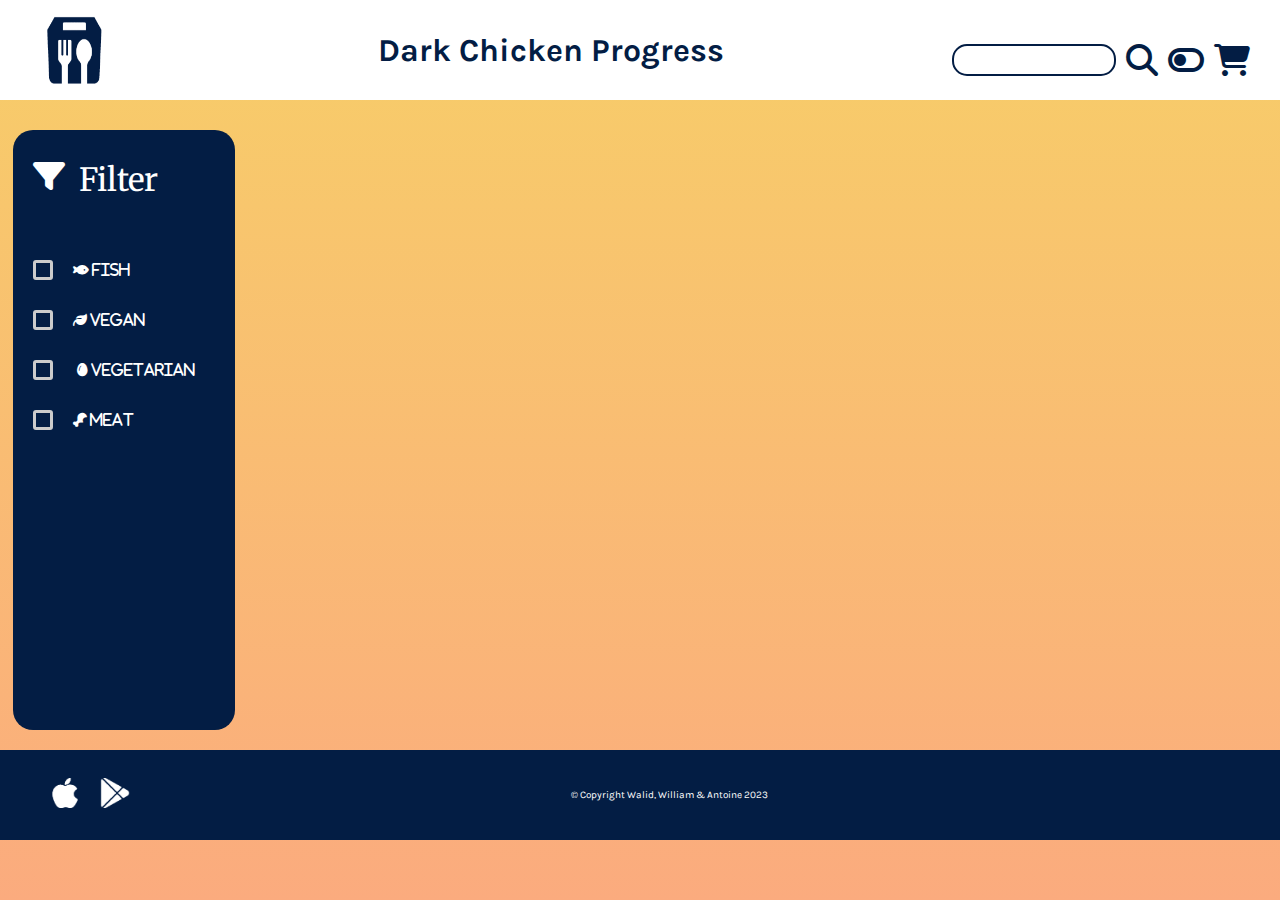
==== commit fb227681: "fiixed json file" ====
--- a/index.html
+++ b/index.html
@@ -28,7 +28,11 @@
           <input id="search" type="search" placeholder="" />
           <i class="fa-solid fa-magnifying-glass fa-2x"></i>
           <p id="dark-mode-toggle"><i id="toggle-icon" onclick="toggleIcon()" class="fa-solid fa-toggle-off fa-2x"></i></p>
-          <i class="fa-solid fa-cart-shopping fa-2x" id="open-cart"></i>
+
+
+          <i class="fa-solid fa-cart-shopping fa-2x"></i>
+
+
         </div>
         <script>
             function toggleIcon() {
@@ -103,24 +107,6 @@
       </section>
     </div>
 
-    <div id="shopAddition">
-        <h2><i class="fa-solid fa-cart-shopping"></i> My Cart</h2>
-        <table>
-            <thead>
-                <td>Item</td>
-                <td>Quantity</td>
-                <td>price</td>
-            </thead>
-            <tbody id="tbody">
-                
-            </tbody>
-            <tfoot>
-                <td colspan="2">TOTAL</td>
-                <td>$ </td>
-            </tfoot>
-        </table>
-    </div>
-
     <footer>
       <div class="Bottom-Content">
         <div class="App-Download">
@@ -142,6 +128,6 @@
       </div>
     </footer>
 
-    <script src="script.js" type="module"></script>
+    <script src="script.mjs" type="module"></script>
   </body>
 </html>
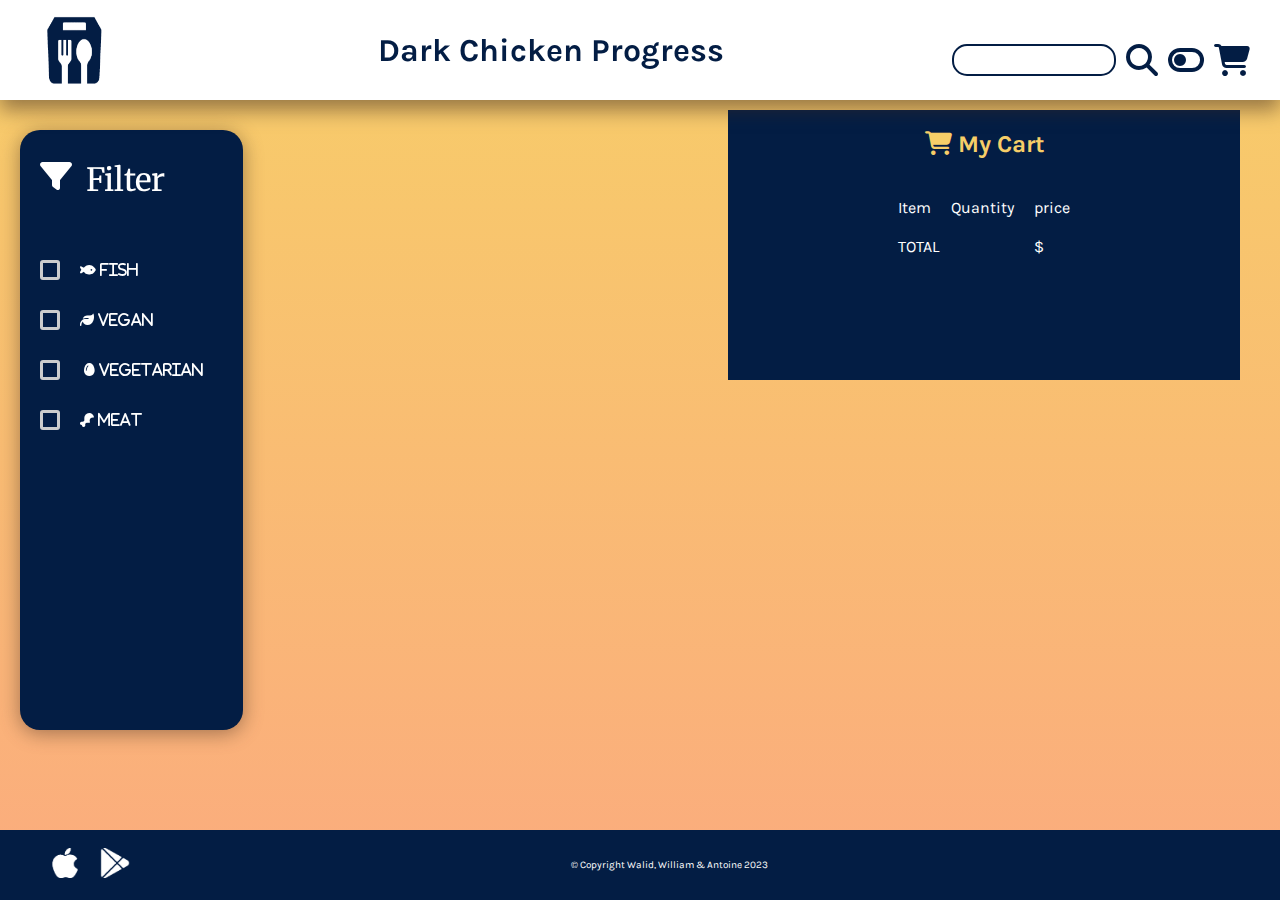
==== commit 8286532e: "Tag selection deployement" ====
--- a/index.html
+++ b/index.html
@@ -28,11 +28,7 @@
           <input id="search" type="search" placeholder="" />
           <i class="fa-solid fa-magnifying-glass fa-2x"></i>
           <p id="dark-mode-toggle"><i id="toggle-icon" onclick="toggleIcon()" class="fa-solid fa-toggle-off fa-2x"></i></p>
-
-
-          <i class="fa-solid fa-cart-shopping fa-2x"></i>
-
-
+          <i class="fa-solid fa-cart-shopping fa-2x" id="open-cart"></i>
         </div>
         <script>
             function toggleIcon() {
@@ -78,23 +74,23 @@
 
           <div class="Filters">
             <label class="checkbox-label">
-              <input type="checkbox" class="checkbox-input" />
+              <input type="checkbox" class="checkbox-input" id="checkFish"/>
               <span class="checkbox-custom"></span>
               <i class="fa-solid fa-fish"> Fish</i>
             </label>
             <label class="checkbox-label">
-              <input type="checkbox" class="checkbox-input" />
+              <input type="checkbox" class="checkbox-input" id="checkVegan"/>
               <span class="checkbox-custom"></span>
               <i class="fa-solid fa-leaf"> Vegan</i>
             </label>
             <label class="checkbox-label">
-              <input type="checkbox" class="checkbox-input" />
+              <input type="checkbox" class="checkbox-input" id="checkVege"/>
               <span class="checkbox-custom"></span>
               <p>&nbsp</p>
               <i class="fa-solid fa-egg"> Vegetarian</i>
             </label>
             <label class="checkbox-label">
-              <input type="checkbox" class="checkbox-input" />
+              <input type="checkbox" class="checkbox-input" id="checkMeat"/>
               <span class="checkbox-custom"></span>
               <i class="fa-solid fa-drumstick-bite"> Meat</i>
             </label>
@@ -105,6 +101,24 @@
         <!-- show items from json file -->
         <div id="card-container"></div>
       </section>
+    </div>
+
+    <div id="shopAddition">
+        <h2><i class="fa-solid fa-cart-shopping"></i> My Cart</h2>
+        <table>
+            <thead>
+                <td>Item</td>
+                <td>Quantity</td>
+                <td>price</td>
+            </thead>
+            <tbody id="tbody">
+                
+            </tbody>
+            <tfoot>
+                <td colspan="2">TOTAL</td>
+                <td id = "totalPrice">$ </td>
+            </tfoot>
+        </table>
     </div>
 
     <footer>
--- a/style.css
+++ b/style.css
@@ -44,10 +44,12 @@
   background-color: var(--Card-color);
   border-radius: 14px 0px 14px 0px;
   display: flex;
+  filter: drop-shadow(5px 5px 10px #412c20ad);
 }
 
 .info {
   width: 70%;
+  
 }
 
 .content {
@@ -141,7 +143,12 @@
   font-size: 20px;
 }
 .longDesc {
-  visibility: hidden;
+  display: none;
+  font-family: "Merriweather", serif;
+  font-size: 10px;
+  font-weight: 100;
+  color: white;
+  padding: 10px;
 }
 
 .Header {
@@ -149,12 +156,14 @@
   color: #031d44;
   position: fixed;
   width: 100vw;
+  z-index: 1;
 }
 .Header .Top-Top {
   display: flex;
   justify-content: space-between;
   align-items: center;
   background-color: var(--TopTop-color);
+  filter: drop-shadow(0px 10px 10px #412c2085);
 }
 .Header .Top-Top h1 {
   font-family: "Karla", sans-serif;
@@ -207,7 +216,7 @@
 }
 
 .Main-Content aside {
-  margin-left: 1%;
+  margin-left: 20px;
   margin-top: 130px;
 }
 .TopFilter {
@@ -216,6 +225,7 @@
   height: 600px;
   border-radius: 20px;
   margin-right: 20px;
+  filter: drop-shadow(0px 3px 10px #412c207b);
 }
 
 .Main-Content aside .Filter {
@@ -289,6 +299,8 @@
   gap: 20px;
   margin-left: 20px;
   margin-top: 130px;
+  margin-bottom: 80px;
+  margin-right: 20px;
 }
 
 /* .Bottom-Content{
@@ -319,7 +331,9 @@
   justify-content: flex-start;
   margin-top: 20px;
   width: 100vw;
-  height: 10vh;
+  height: 70px;
+  position: fixed;
+  bottom:0px;
 }
 
 footer p {
@@ -349,7 +363,7 @@
   flex-direction: column;
   align-items: center;
   right: 40px;
-  z-index: 1;
+  /* z-index: 1; */
 }
 #shopAddition h2 {
   margin-bottom: 20px;
@@ -369,6 +383,14 @@
   font-family: "Karla", sans-serif;
   /* display: flex; */
   /* justify-content: center; */
+}
+
+/*Class that hides/shows divs when callend via js*/
+.div-hidden{
+    display: none;
+}
+.div-visible{
+    display: flex;
 }
 
 @media screen and (max-width: 450px) {
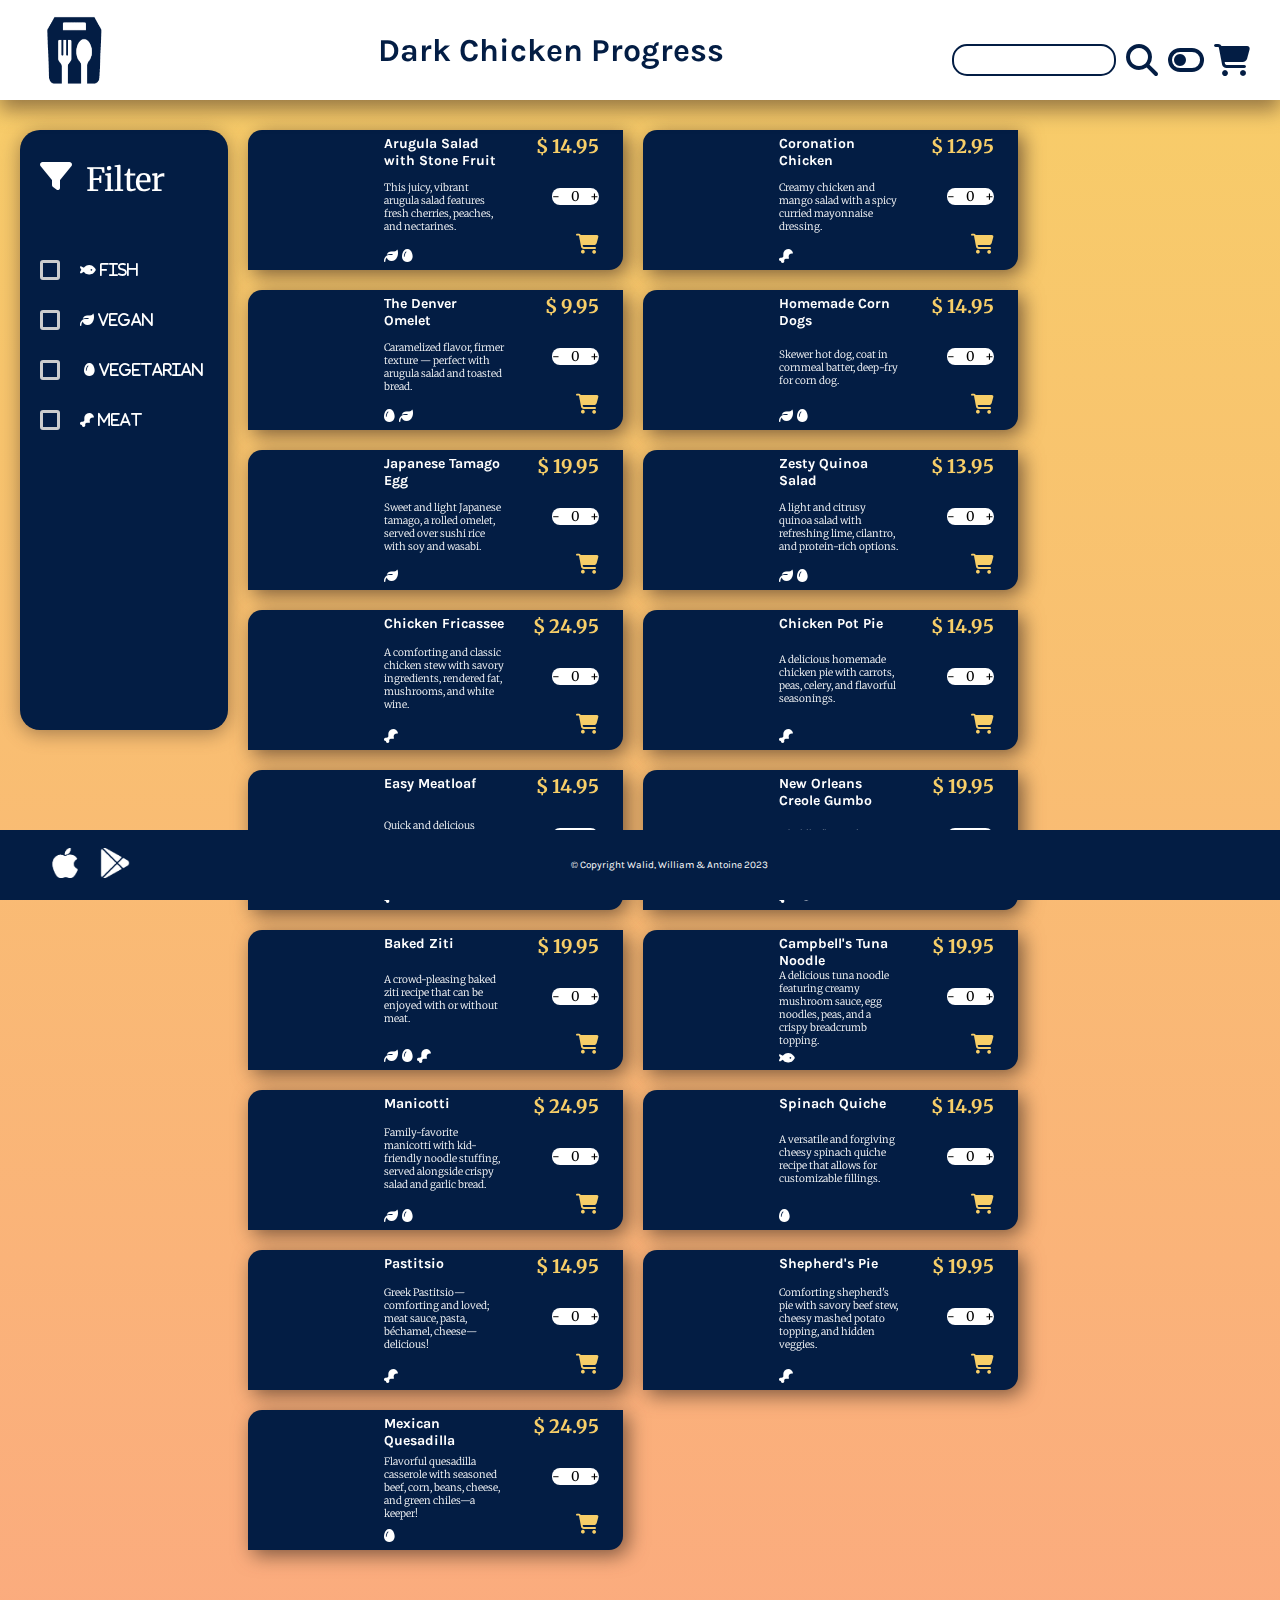
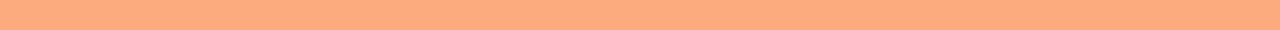
==== commit 8038a867: "Changing JSON file into js file to prevent js not working on iPhone" ====
--- a/index.html
+++ b/index.html
@@ -141,7 +141,6 @@
         <p>© Copyright Walid, William & Antoine 2023 </p>
       </div>
     </footer>
-
-    <script src="script.mjs" type="module"></script>
+    <script src="script.js" type="module"></script>
   </body>
 </html>
--- a/style.css
+++ b/style.css
@@ -143,6 +143,7 @@
   font-size: 20px;
 }
 .longDesc {
+  height: 100%;
   display: none;
   font-family: "Merriweather", serif;
   font-size: 10px;
